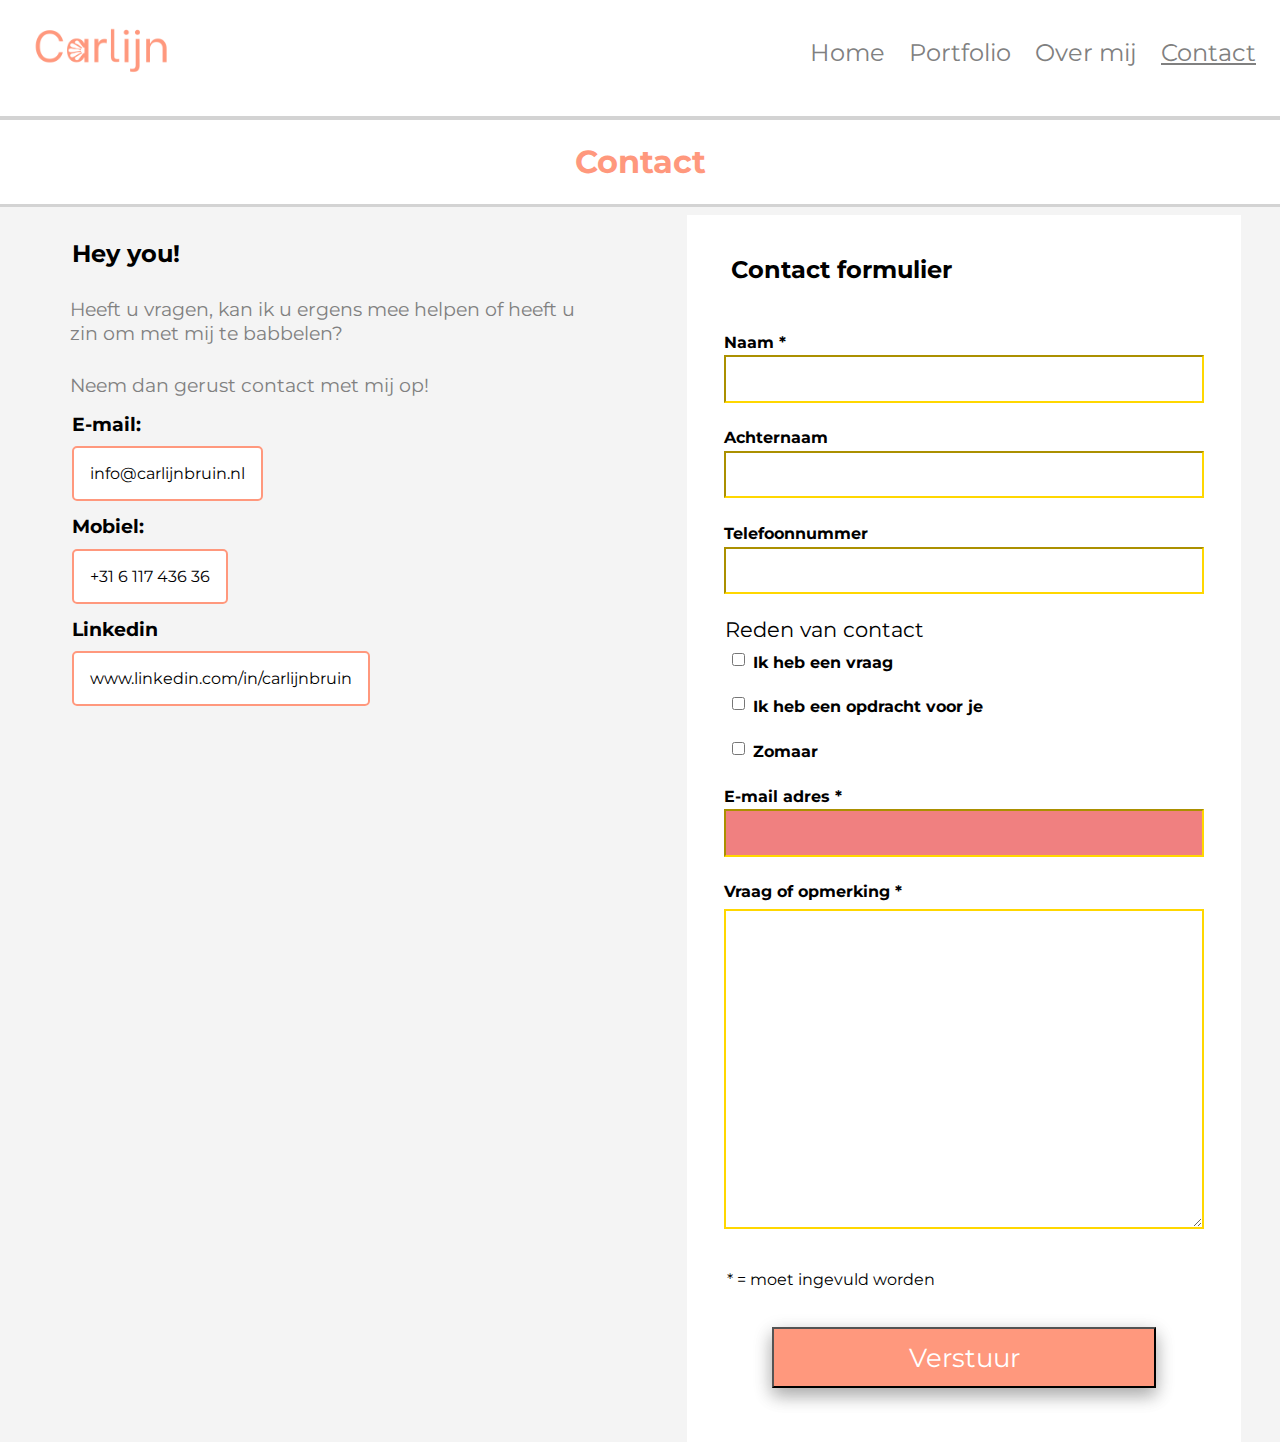
==== contact.html @ 340b6637 "frontend codes" ====
<!DOCTYPE html>
<html lang="en">
<head>
    <meta name="viewport" content="width=device-width, initial-scale=1">
    <meta charset="UTF-8">
    <link href="styles/styles.css" type="text/css" rel="stylesheet" />
    <link href="https://fonts.googleapis.com/css?family=Montserrat&display=swap" rel="stylesheet">
    <title>Carlijn Bruin</title>
</head>

<body id="homeContact">



<!--navigatie balk bovenin-->



    <header class="navigatie">
        <nav>
           <a href="index.html"><img src="images/logo.png" alt="logo"></a>
               <ul class="linkjes">
                   <li><a href="index.html">Home</a></li>
                   <li><a href="portfolio.html">Portfolio</a></li>
                   <li><a href="overmij.html">Over mij</a></li>
                   <li><a href="contact.html">Contact</a></li>
                </ul>

               <div class="burger">
                   <div class="line1"></div>
                   <div class="line2"></div>
                   <div class="line3"></div>
               </div>
        </nav>
    </header>



<!-- Content pagina -->



<h1>Contact</h1>

<div id="ContactGridContainer">
    <div id="linkerColumnGrid">
        <h2>Hey you!</h2>
        <p class="contacttekst">Heeft u vragen, kan ik u ergens mee helpen of heeft u zin om met mij te babbelen?</p>
        <p class="contacttekst">Neem dan gerust contact met mij op!</p>


    <adress>
        <ul>
            <li><h3>E-mail:</h3>
                <a href="mailto:info@carlijnbruin.nl">info@carlijnbruin.nl</a></li>
            <li><h3>Mobiel:</h3>
                <a href="tel:06-11743636">+31 6 117 436 36</a></li>
            <li><h3>Linkedin</h3>
                <a href="www.linkedin.com/in/carlijnbruin">www.linkedin.com/in/carlijnbruin</a></li>
        </ul>
    </adress>
</div>


<form action="bedanktpagina.html">
    <fieldset>
        <legend>Contact formulier</legend>

        <label>Naam *
            <input required type="text"></label>

        <label>Achternaam
            <input type="text"></label>

        <label>Telefoonnummer
            <input type="tel"></label>



        <p>Reden van contact</p>
        <label>Ik heb een vraag
            <input  class="checkboxForm" type="checkbox"></label>

        <label> Ik heb een opdracht voor je
            <input  class="checkboxForm" type="checkbox"></label>

        <label> Zomaar
            <input  type="checkbox" class="checkboxForm" ></label>

        <label> E-mail adres *
            <input type="email" required></label>

        <label> Vraag of opmerking *
            <textarea required></textarea></label>

    </fieldset>
    <p id="moetIngevuld">* = moet ingevuld worden</p>
    <button>Verstuur</button>
</form>
</div>



<script src="javascript/portfolio.js" type="text/javascript"></script>
</body>
</html>
---- styles/styles.css ----
*{
    box-sizing: border-box;
    font-family: 'Montserrat', sans-serif;
    margin: 0px;
    padding: 0px;
    animation: drop 1s ease;
}

*:focus{
    outline: 3px solid gold;
}

/* bron: klasgenoot Anthony */
@keyframes drop {
    0% {
        opacity: 0;
        transform: translateY(-80px);
    }
    100% {
        opacity: 1;
        transform: translateY(0px);
    }
}

body{
    background-color: #F4F4F4;
}


@media (prefers-color-scheme: dark) {
    body{
        background-color: lightgray;
    }
    #homeContact h2, h3{
        color: black;
    }
}





/**************                                **************
 **************    N A V I G A T I E  B A R    **************
 **************                                **************/





nav{
    border-bottom: 1px solid lightgray;
    background-color: white;
    padding: 2.5em 0em 2.5em 0em;
}

.linkjes {
    padding-top: 0.5em;
    width: 100vw;
    transition: opacity 1.2s ease-out;
    opacity: 0;
    text-align: center;
}


.linkjes > * {
    font-size: 1.5em;
    border-bottom: 1px solid lightgray;
    padding: 0.7em 0em 0.7em 0em;
    margin: -10em;
    transition:  0.8s ease-out;    /* hamburger menu langzaam in/uit laten schuiven */
}

.linkjes.show-search {
    opacity: 1;
}

.linkjes.show-search > * {
    margin: 0;    /* hamburger menu weer in beeld laten komen */
}

#homeIndex img:first-child{ /* logo */
    height: 4em;
    width: auto;
    position: relative;    /* logo is relatief van normale positie gepositioneerd */
    top: -2em;
    left: 2em;
}

.navigatie li:first-child{    /* Voor als hamburger uitgeklapt is */
    border-top: 1px solid lightgray;
}

.navigatie li:last-child{    /* Voor als hamburger uitgeklapt is */
    border-bottom: none;
}

li{
    list-style: none;
}

.navigatie a{
    text-decoration: none;
    color: gray;
}

@media (pointer: fine){
    .navigatie a:hover{
        text-decoration: none;
        color: black;
    }
}


/* burger menu */


.burger div{
    width: 25px;
    height: 6px;
    background-color: gray;
    margin: 5px
}

.burger{
    position: absolute; /* logo is gepositioneerd van het blok waar het in zit */
    top: 1.3em;
    right: 1em;
}

ul{
    margin: -2em -0em;    /* Voor de witruimte om linkjes heen als hamburger uitgeklapt is */
}





/**************               **************
 **************    H O M E    **************
 **************               **************/





#homeIndex li:first-child{
    text-decoration: underline;
}

#homeIndex p{
    font-size: 2em;
    margin: 0em 0.7em 0em 0.7em;
    color: grey;
    line-height: 1.3em;
    max-width: 18em;
}


#homeIndex span{
    display: block;
    font-weight: bold;
    font-size: 2.1em;
    color: black;
    text-shadow: 2px 1px #FF987E;
    margin: 0.5em 0em 0.5em 0em;
    line-height: 1.1em;
}

#homeIndex span:hover{
    transform: rotate(2deg);
}

#homeIndex main{
    padding: 3em 1em 1em 1em;
    margin-top: 3em;
}

#homeIndex main a{    /* Button op homepage */
    display: block;
    background-color: #FF987D;
    font-size: 1.6em;
    padding: 0.5em 0em 0.5em 0em;
    text-align: center;
    box-shadow: 0 8px 16px 0 rgba(0,0,0,0.2), 0 6px 20px 0 rgba(0,0,0,0.19);
    color: white;
    margin: 1.5em 0.2em 1.5em 0.2em;
    width: 18em;
    text-decoration: none;
}

#homeIndex img{
    width: auto;
    max-width: 35em;
    height: auto;
}

@media (pointer:fine){
    #homeIndex main a:hover{     /* Button homepage */
        padding: 1em 0em 1em 0em;
        transition: .5s;
        max-width: none;
        font-weight: bold;
        color: black;
}





/* Mediaqueries Home */

#homeGridContainer{
    display: grid;
    }

@media (min-width:48em){
    #homeGridContainer{
        grid-template-columns: 2fr 1fr;
     }
    #homeGridContainer main{
        padding: 5em 1em 0em 1em;
    }
    #homeIndex main a{
        margin-left: 1em;
    }
    .navigatie ul{    /* navigatie voor grotere viewport*/
        display: flex;
        justify-content: flex-end;
    }
    .navigatie nav{
        display:flex;
    }
    nav{
        padding: 3em 0em 0em 0em;
    }

    .burger div{
        display: none;
    }

    .linkjes > * {
        border: none;
        margin: 0em 1em 0em 0em;
        padding: 0.6em 0em 0em 0em;
    }
    .linkjes {
        opacity: 1;
    }

    .navigatie li:first-child{
        border-top: none;
    }

}





/**************                            **************
 **************       P O R T F O L I O    **************
 **************                            **************/





#homePortfolio li:nth-of-type(2){
    text-decoration: underline;
}

#homePortfolio img:first-child{    /* Logo */
    height: 4em;
    width: auto;
    position: relative;
    top: -2em;
    left: 2em;
    margin-left:auto;
    margin-right: auto;
}


#homePortfolio h1{
    text-align: center;
    margin: 0em 0em 1em 0em;
    padding: 0.7em;
    border-bottom: 3px solid lightgrey;
    border-top: 3px solid lightgrey;
    color: #FF987D;
    text-shadow: 1px 1px white;
    background-color: white;
}


#homePortfolio article{    /* Tekst onder blokken article */
    font-weight: bold;
    font-size: 1.5em;
}

#homePortfolio a{
    text-decoration: none;
}





/* VISUAL INTERFACE DESIGN */





#homePortfolio article:first-of-type img{
    margin-top: -4.5em;
    width: 15em;
    max-width: 32em;
    height: auto;
    margin-left: auto;
    margin-right: auto;
    opacity: 0.5;
}

#homePortfolio article:first-of-type img:hover{
    opacity: 1;
    transition: 0.8s;
}

#homePortfolio article:first-of-type{
    background-color: #BCB9D8;
    border-radius: 20px;
    padding: 2em 1em 2em 1em;
    margin-left: auto;
    margin-right: auto;
    margin-bottom: 1em;
    width: 17em;
    height: 16em;;
}

#homePortfolio article:first-of-type h2{
    color: black;
    margin: 0em 0em 1em 0em;
    text-align: center;
    font-weight: bold;
    text-transform: uppercase;
    position: relative;
    bottom: -9.45em;
    left: -0.84em;
    font-size: 1.2em;
    background-color: white;
    border-bottom-left-radius: 20px;
    border-bottom-right-radius: 20px;
    padding: 0.5em;
    width: 14.20em;
}





/* HEEL HOLLAND BAKT */





#homePortfolio article:nth-of-type(2) img{
    margin-top: -4.4em;
    width: 15em;
    max-width: 32em;
    height: auto;
    margin-left: auto;
    margin-right: auto;
    opacity: 0.5;
    }

#homePortfolio article:nth-of-type(2) img:hover{
    opacity: 1;
    transition: 0.8s;
}

#homePortfolio article:nth-of-type(2){
    background-color: #EEC2DB;
    border-radius: 20px;
    padding: 2em 1em 2em 1em;
    max-width: 500px;
    margin-left: auto;
    margin-right: auto;
    margin-bottom: 1em;
    width: 17em;
    height: 16em;;
}

#homePortfolio article:nth-of-type(2) h2{
    color: black;
    margin: 0em 0em 1em 0em;
    text-align: center;
    font-weight: bold;
    text-transform: uppercase;
    position: relative;
    bottom: -9.45em;
    left: -0.82em;
    font-size: 1.2em;
    background-color: white;
    border-bottom-left-radius: 20px;
    border-bottom-right-radius: 20px;
    padding: 0.5em;
    width: 14.16em;
}





/* INSTAGRAM ONDERZOEKSCASE */





#homePortfolio article:nth-of-type(3) img{
    margin-top: -4.5em;
    width: 15em;
    max-width: 32em;
    height: auto;
    margin-left: auto;
    margin-right: auto;
    opacity: 0.5;
}

#homePortfolio article:nth-of-type(3) img:hover{
    opacity: 1;
    transition: 0.8s;
}

#homePortfolio article:nth-of-type(3){
    background-color: #FCFFBC;
    border-radius: 20px;
    padding: 2em 1em 2em 1em;
    max-width: 500px;
    margin-left: auto;
    margin-right: auto;
    margin-bottom: 1em;
    width: 17em;
    height: 16em;
}

#homePortfolio article:nth-of-type(3) h2{
    color: black;
    margin: 0em 0em 1em 0em;
    text-align: center;
    font-weight: bold;
    text-transform: uppercase;
    position: relative;
    bottom: -9.45em;
    left: -0.84em;
    font-size: 1.2em;
    background-color: white;
    border-bottom-left-radius: 20px;
    border-bottom-right-radius: 20px;
    padding: 0.5em;
    width: 14.16em;
}





/* Vormgeving 1 */





#homePortfolio article:nth-of-type(4){
    background-color: #FCFFBC;
    border-radius: 20px;
    padding: 2em 1em 2em 1em;
    max-width: 500px;
    margin-left: auto;
    margin-right: auto;
    margin-bottom: 1em;
    width: 17em;
    height: 16em;;
}

#homePortfolio article:nth-of-type(4) h2{
    background-color: black;
    color: black;
    margin: 0em 0em 1em 0em;
    text-align: center;
    font-weight: bold;
    text-transform: uppercase;
    position: relative;
    bottom: -9.45em;
    left: -0.82em;
    font-size: 1.2em;
    background-color: white;
    border-bottom-left-radius: 20px;
    border-bottom-right-radius: 20px;
    padding: 0.5em;
    width: 14.16em;
}





/* HEEL HOLLAND BAKT */





#homePortfolio article:nth-of-type(5){
    background-color: #FCFFBC;
    border-radius: 20px;
    padding: 2em 1em 2em 1em;
    max-width: 500px;
    margin-left: auto;
    margin-right: auto;
    margin-bottom: 1em;
    width: 17em;
    height: 16em;;
}

#homePortfolio article:nth-of-type(5) h2{
    color: black;
    margin: 0em 0em 1em 0em;
    text-align: center;
    font-weight: bold;
    text-transform: uppercase;
    position: relative;
    bottom: -9.45em;
    left: -0.82em;
    font-size: 1.2em;
    background-color: white;
    border-bottom-left-radius: 20px;
    border-bottom-right-radius: 20px;
    padding: 0.5em;
    width: 14.16em;
}





/* Plastic Whale */





#homePortfolio article:nth-of-type(6){
    background-color: #FCFFBC;
    border-radius: 20px;
    padding: 2em 1em 2em 1em;
    max-width: 500px;
    margin-left: auto;
    margin-right: auto;
    margin-bottom: 1em;
    width: 17em;
    height: 16em;;
}

#homePortfolio article:nth-of-type(6) h2{
    color: black;
    margin: 0em 0em 1em 0em;
    text-align: center;
    font-weight: bold;
    text-transform: uppercase;
    position: relative;
    bottom: -9.45em;
    left: -0.82em;
    font-size: 1.2em;
    background-color: white;
    border-bottom-left-radius: 20px;
    border-bottom-right-radius: 20px;
    padding: 0.5em;
    width: 14.16em;
}





/* Mediaqueries Portfolio */

#homePortfolio section{
    display: grid;
}

@media (min-width: 50em){
    #homePortfolio section{
         grid-template-columns: 1fr 1fr;
    }
}

@media (min-width: 76em){
    #homePortfolio section{
        grid-template-columns: 1fr 1fr 1fr;
    }
}





/**************                      **************
 **************    O V E R  M I J    **************
 **************                      **************/





#homeOverMij article{
    background-color: white;
    padding: 2em 0em 2em 1em;
}

#homeOverMij li:nth-of-type(3){    /* Linkje in nav van die pagina */
    text-decoration: underline gray;
}

#homeOverMij img:first-child{    /* logo */
    height: 4em;
    width: auto;
    position: relative;
    top: -2em;
    left: 2em;
}

#homeOverMij h1{
    text-align: center;
    margin: 0em 0em 1em 0em;
    padding: 0.7em;
    border-bottom: 3px solid lightgrey;
    border-top: 3px solid lightgrey;
    color: #FF987D;
    text-shadow: 1px 1px white;
    background-color: white;
}

#homeOverMij h2{
    margin: 0em 1em 0em 1em;
    font-weight: bold;
    font-size: 2em;
    color: black;
}

#homeOverMij p{
    margin: 1em 0em 0em 2em;
    color: grey;
    max-width: 25em;
}

#homeOverMij section img:first-of-type{
    max-width: 32em;
    height: auto;
    width: auto;
    margin: 2em 0em 2em 0em;
}

@media (pointer:fine){
    #homeOverMij section img:first-of-type:hover{
        transform: rotate(360deg);
        transition: 2s;
    }
    #homeOverMij section img:last-of-type:hover{
        transform: rotate(360deg);
        transition: 2s;
    }
}

#homeOverMij section img:last-of-type{
    max-width: 32em;
    height: auto;
    width: auto;
    margin: 2em 0em 0em 0em;
}





/* Mediaqueries Over Mij*/

#homeOverMij section{
    display: grid;
}

@media (min-width:68em){
    #homeOverMij section {
        grid-template-columns: 1fr 1fr;
        grid-template-rows: 1fr 1fr;
        grid-gap: 1em;
     }
    #homeOverMij article:first-of-type{
        grid-column-start: 1;
        grid-row-start: 1;
        grid-row-end: 2;
        margin: 0em 0em 1.5em 4em;
        background-color: white;
        max-width: 32em;
        padding: 2em 0em;
     }
    #homeOverMij section img:first-of-type{
        grid-column-start: 2;
        grid-column-end: 3;
        grid-row-start: 1;
        grid-row-end: 2;
        margin: 0em;
     }
    #homeOverMij article:last-of-type{
        grid-column-start: 2;
        grid-column-end: 3;
        grid-row-start: 2;
        grid-row-end: 3;
        margin: 1em 0em 0em 0em;
        background-color: white;
        max-width: 32em;
        padding: 2em 0em;
    }

    #homeOverMij section img:last-of-type{
        grid-column-start: 1;
        grid-column-end: 2;
        grid-row-start: 2;
        grid-row-end: 3;
        margin: 1em 0em 0 4em;
     }
}





/**************                        **************
 **************       C O N T A C T    **************
 **************                        **************/





#homeContact{
    margin left: auto;
    margin right: auto;
}

#homeContact li:nth-of-type(4){    /* Linkje in nav huidige pagina */
    text-decoration: underline gray;
}

#homeContact img:first-child{    /* Logo */
    height: 4em;
    width: auto;
    position: relative;
    top: -2em;
    left: 2em;
}


#homeContact h1{
    text-align: center;
    margin: 0em 0em 1em 0em;
    padding: 0.7em;
    border-bottom: 3px solid lightgrey;
    border-top: 3px solid lightgrey;
    color: #FF987D;
    text-shadow: 1px 1px white;
    background-color: white;
}

#homeContact h2{
    font-size: 1.5em;
    margin: 0em 0em 0em 1.2em;
}

#homeContact p.contacttekst{
    color: grey;
    margin: 1.5em 0em 0em 1.4em;
    max-width: 27em;
    font-size: 1.2em;
}

#homeContact adress ul li:first-of-type{
    margin: 3em 0em 1em 1.8em;
}

#homeContact adress ul li:nth-of-type(2){
    margin: 2em 0em 1em 1.8em;
}

#homeContact adress ul li:nth-of-type(3){
    margin: 2em 0em 1em 1.8em;
}

#homeContact h3{
    margin: 1em 1em 1.5em 0em;
}

#homeContact #linkerColumnGrid{
    margin: 0em auto 0em auto;
}

@media (pointer: fine){
    #homeContact adress ul li a{
        text-decoration: none;
        background-color: white;
        padding: 1em;
        color: black;
        border: 2px solid #FF987D;
        border-radius: 5px;
    }
    #homeContact adress ul li a:hover{
        transition: 1s;
        background-color: #FF987D;
        color: black;
        padding: 1.5em;
    }
}


@media (pointer: coarse){
    #homeContact adress ul li a{
        background-color: #FF987D;
        color: black;
        padding: 1.5em;
    }
}





/* Contact formulier */





#homeContact form{
    margin: 5em auto -1em auto;
    background-color: white;
    padding: 0em 0em 1em 0em;
}

#homeContact label, input, fieldset{
    display:block;
    padding: 0.3em
}

#homeContact fieldset{
    margin: 1em;
    padding: 1em;
    border: none;
}

#homeContact legend{
    font-weight: bold;
    margin: 0.5em;
    padding: 1em 0em 0em 0em;
    font-size: 1.5em;
}

#homeContact fieldset p{
    font-size: 1.3em;
    margin: 0.9em 0em -0.5em 0.3em;
    color: black;
}

#homeContact input[type="checkbox"]{
    width: 1.5em;
    float: left;
    margin: 0em 0em 0em 0em;
}

#homeContact input[type="checkbox"]:checked{
    background-color: green;
}

#homeContact input{
    margin: 0.2em auto 0em auto;
    padding: 0.5em 11em 0.5em 0em;
    font-size: 1.2em;
    background-color: white;
    border-color: gold;
}

#homeContact input:focus{
    background-color: lightgoldenrodyellow;
    outline: 3px solid black;
}

#homeContact label{
    margin-top: 1em;
    font-weight: bold;
}

#homeContact label:nth-of-type(7){
    margin-top: 1em;
}

#homeContact label:last-of-type input{
    padding: 0em 6em 10em 5em;
}

#homeContact textarea{
    margin: 0.5em 0em 0em 0em;
    padding: 1em;
    width: 100%;
    height: 20em;
    border: 2px solid gold;
}

#homeContact textarea{
    margin: 0.5em 0em 0em 0em;
    padding: 1em;
    width: 100%;
    height: 20em;
    border: 2px solid gold;
    font-size: 1em;
}

#homeContact textarea:focus{
    outline-color: black;
    background-color: lightgoldenrodyellow;
}

#homeContact input[type="email"]:invalid{
    background-color: lightcoral;
}

#homeContact input[type="email"]:valid{
    background-color: lightgreen;
}

#homeContact #moetIngevuld{
    margin-left: 2.5em;
}

#homeContact button{
    display: block;
    background-color: #FF987D;
    font-size: 1.6em;
    padding: 0.5em 0em 0.5em 0em;
    text-align: center;
    box-shadow: 0 8px 16px 0 rgba(0,0,0,0.2), 0 6px 20px 0 rgba(0,0,0,0.19);
    color: white;
    margin: 1.5em auto 1.5em auto;
    width: 15em;
    text-decoration: none;
}

@media (pointer: fine){
    #homeContact button:hover{
        padding: 1em 0em 1em 0em;
        transition: .5s;
        max-width: none;
        font-weight: bold;
        color: black;
    }
}

#homeContact h4{
    color: green;
    margin: 1em 1.2em;
    font-size: 1.5em;
}





/* Mediaqueries Contact */

#homeContact #ContactGridContainer{
    display: grid;
}

@media (min-width:56em){
    #homeContact #ContactGridContainer {
        grid-template-columns: 1fr 1fr;
        grid-template-rows: 1fr 1fr;
        grid-gap: 1em;
    }
    #homeContact #linkerColumnGrid{
        grid-column-start: 1;
    }
    #homeContact form{
        margin: -1.5em auto -40em auto;
    }
}





/* Mediaqueries Bedanktpagina */

#homeContact #ContactGridContainer{
    display: grid;
}

@media (min-width:56em){
    #homeContact #ContactGridContainer {
        grid-template-columns: 1fr 1fr;
        grid-template-rows: 1fr 1fr;
        grid-gap: 1em;
     }
    #homeContact #linkerColumnGrid{
        grid-column-start: 1;
    }
    #homeContact h4{
        color: green;
        width: 70%;
    }
}
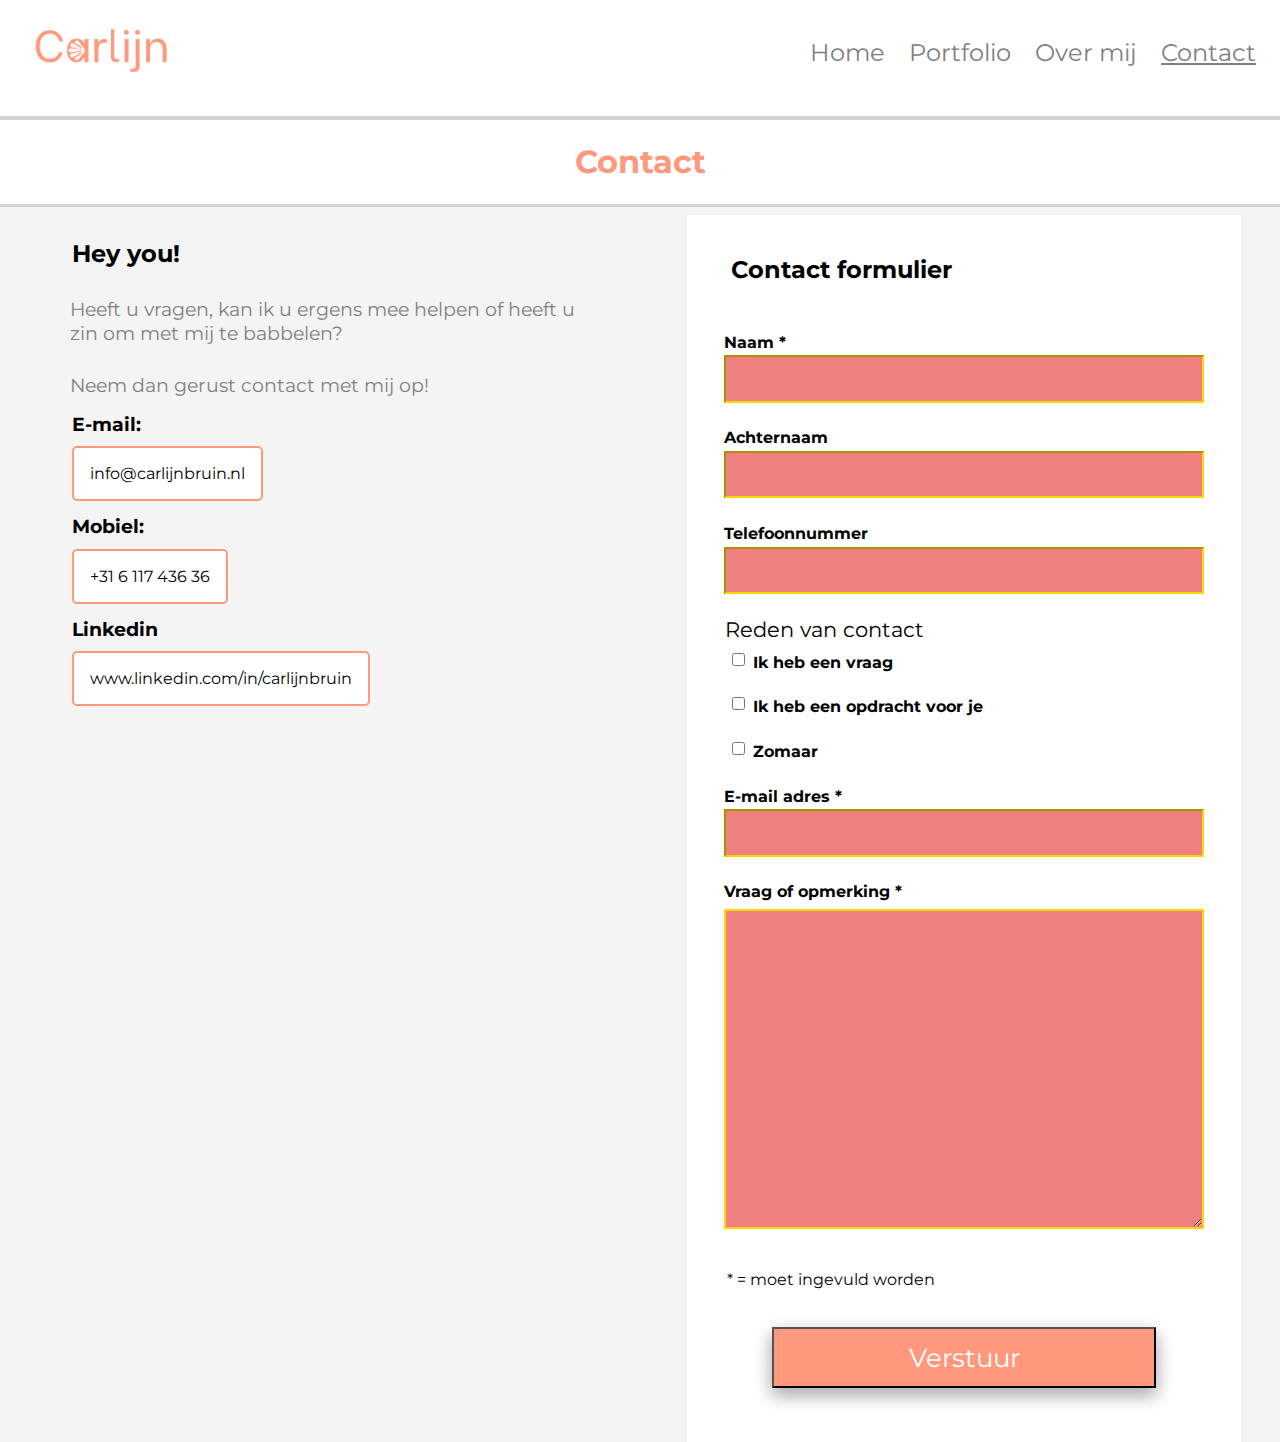
==== commit a18fb3b9: "Update contact.html" ====
--- a/contact.html
+++ b/contact.html
@@ -71,10 +71,10 @@
             <input required type="text"></label>
 
         <label>Achternaam
-            <input type="text"></label>
+            <input required type="text"></label>
 
         <label>Telefoonnummer
-            <input type="tel"></label>
+            <input required type="tel"></label>
 
 
 
--- a/styles/styles.css
+++ b/styles/styles.css
@@ -119,7 +119,7 @@
     width: 25px;
     height: 6px;
     background-color: gray;
-    margin: 5px
+    margin: 5px;
 }
 
 .burger{
@@ -886,13 +886,14 @@
     margin: 0.2em auto 0em auto;
     padding: 0.5em 11em 0.5em 0em;
     font-size: 1.2em;
-    background-color: white;
     border-color: gold;
 }
 
-#homeContact input:focus{
+#homeContact input:focus {
     background-color: lightgoldenrodyellow;
-    outline: 3px solid black;
+    outline: 3px solid gold;
+    transform: scale(1.05, 1.05);
+    transition: 1s;
 }
 
 #homeContact label{
@@ -906,14 +907,6 @@
 
 #homeContact label:last-of-type input{
     padding: 0em 6em 10em 5em;
-}
-
-#homeContact textarea{
-    margin: 0.5em 0em 0em 0em;
-    padding: 1em;
-    width: 100%;
-    height: 20em;
-    border: 2px solid gold;
 }
 
 #homeContact textarea{
@@ -925,17 +918,37 @@
     font-size: 1em;
 }
 
+#homeContact textarea:valid{
+    background-color: #B2DBB5;
+}
+
+#homeContact textarea:invalid{
+    background-color: lightcoral;
+    outline-color: red
+}
+
 #homeContact textarea:focus{
     outline-color: black;
-    background-color: lightgoldenrodyellow;
+    background-color: white;
+    transform: scale(1.05, 1.05);
+    transition: 1s;
+}
+
+#homeContact input:valid{
+        background-color: #B2DBB5;
+    }
+
+#homeContact input:invalid{
+        background-color: lightcoral;
+    }
+
+
+#homeContact input[type="email"]:valid{
+    background-color: #B2DBB5;
 }
 
 #homeContact input[type="email"]:invalid{
     background-color: lightcoral;
-}
-
-#homeContact input[type="email"]:valid{
-    background-color: lightgreen;
 }
 
 #homeContact #moetIngevuld{
